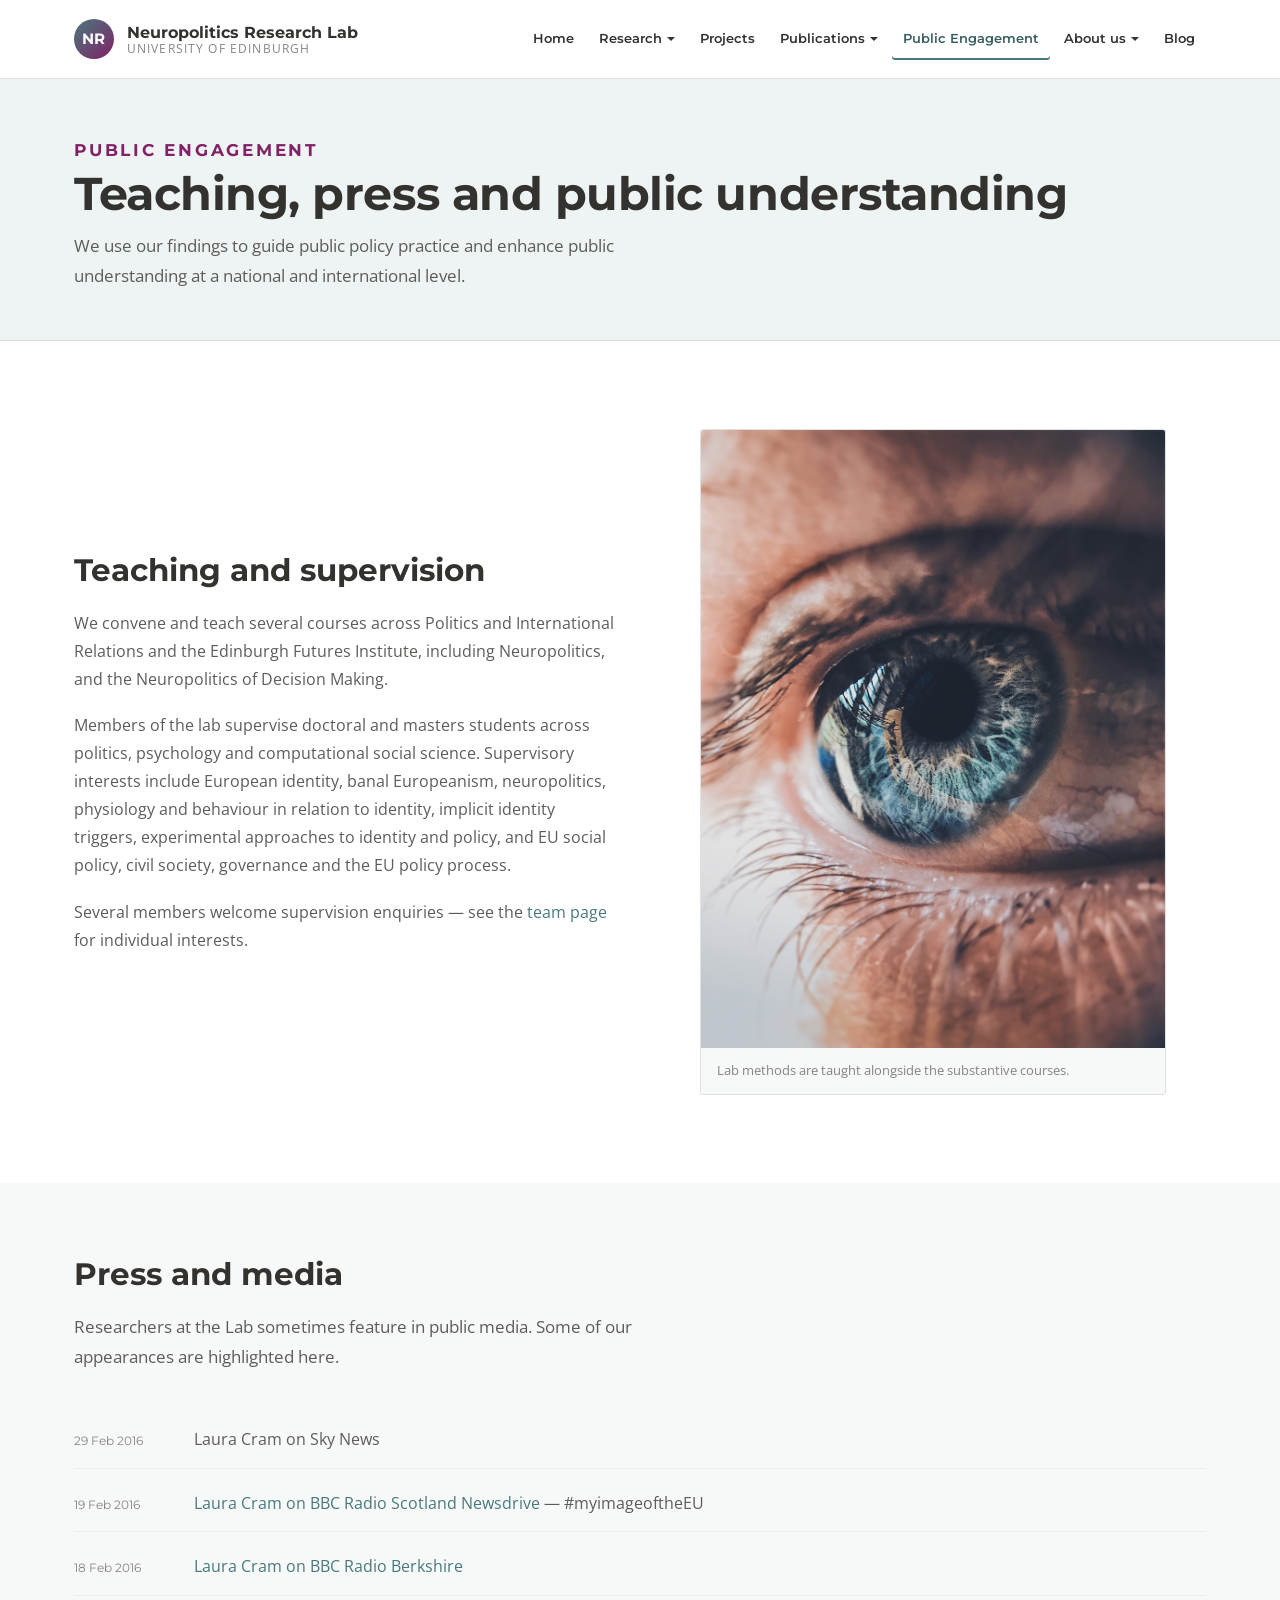
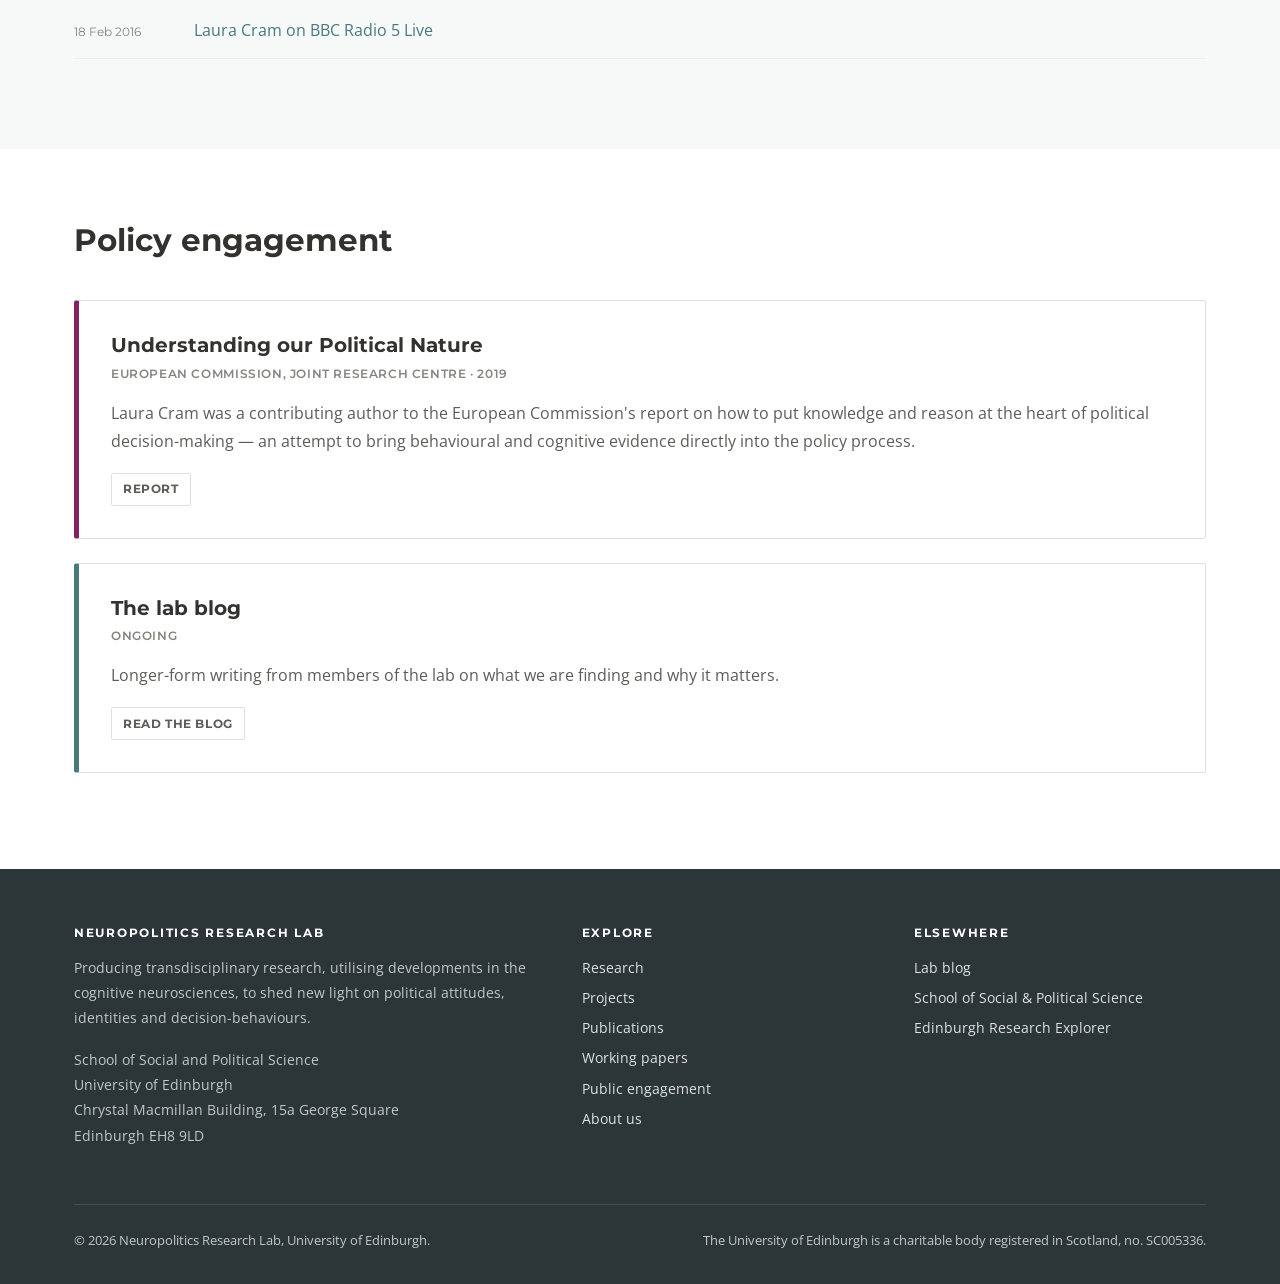
==== engagement.html @ 4e54584f "Neuropolitics Research Lab site A parallel static build of neuropolitics.sps.ed.ac.uk, carrying over" ====
<!DOCTYPE html>
<html lang="en">
<head>
<meta charset="utf-8">
<meta name="viewport" content="width=device-width, initial-scale=1">
<title>Public Engagement — Neuropolitics Research Lab</title>
<meta name="description" content="Teaching, supervision, press and media from the Neuropolitics Research Lab at the University of Edinburgh.">
<link rel="preconnect" href="https://fonts.googleapis.com">
<link rel="preconnect" href="https://fonts.gstatic.com" crossorigin>
<link href="https://fonts.googleapis.com/css2?family=Montserrat:wght@600;700&family=Open+Sans:ital,wght@0,400;0,600;0,700;1,400&display=swap" rel="stylesheet">
<link rel="stylesheet" href="assets/css/style.css">
<link rel="icon" href="assets/img/favicon.svg" type="image/svg+xml">
</head>
<body>
<a class="skip-link" href="#main">Skip to content</a>

<header class="site-header">
  <div class="header-inner">
    <a class="brand" href="index.html">
      <span class="brand-mark" aria-hidden="true">NR</span>
      <span class="brand-text">
        <span class="brand-name">Neuropolitics Research Lab</span>
        <span class="brand-sub">University of Edinburgh</span>
      </span>
    </a>
    <button class="nav-toggle" type="button" aria-expanded="false" aria-controls="primary-nav" aria-label="Toggle menu">
      <svg width="22" height="22" viewBox="0 0 24 24" fill="none" stroke="currentColor" stroke-width="2" stroke-linecap="round"><path d="M3 6h18M3 12h18M3 18h18"/></svg>
    </button>
    <nav class="nav" id="primary-nav" aria-label="Primary">
      <ul>
        <li><a href="index.html">Home</a></li>
        <li class="has-sub"><a href="research.html">Research</a>
          <ul class="sub">
            <li><a href="research.html#methods">Our methods</a></li>
            <li><a href="research.html#fmri">fMRI</a></li>
            <li><a href="research.html#face">Face-emotion &amp; eye-tracking</a></li>
            <li><a href="research.html#data">Big data &amp; social media</a></li>
          </ul>
        </li>
        <li><a href="projects.html">Projects</a></li>
        <li class="has-sub"><a href="publications.html">Publications</a>
          <ul class="sub">
            <li><a href="publications.html">All publications</a></li>
            <li><a href="working-papers.html">Working papers &amp; preprints</a></li>
          </ul>
        </li>
        <li><a href="engagement.html">Public Engagement</a></li>
        <li class="has-sub"><a href="about.html">About us</a>
          <ul class="sub">
            <li><a href="about.html#team">Project team</a></li>
            <li><a href="about.html#collaborators">Collaborators</a></li>
          </ul>
        </li>
        <li><a href="https://blogs.sps.ed.ac.uk/neuropolitics/" rel="noopener">Blog</a></li>
      </ul>
    </nav>
  </div>
</header>

<main id="main">

  <div class="page-hero">
    <div class="wrap">
      <p class="eyebrow">Public Engagement</p>
      <h1>Teaching, press and public understanding</h1>
      <p>We use our findings to guide public policy practice and enhance public understanding at a
      national and international level.</p>
    </div>
  </div>

  <section class="section">
    <div class="wrap">
      <div class="split">
        <div>
          <h2>Teaching and supervision</h2>
          <p>We convene and teach several courses across Politics and International Relations and the
          Edinburgh Futures Institute, including Neuropolitics, and the Neuropolitics of Decision
          Making.</p>
          <p>Members of the lab supervise doctoral and masters students across politics, psychology
          and computational social science. Supervisory interests include European identity, banal
          Europeanism, neuropolitics, physiology and behaviour in relation to identity, implicit
          identity triggers, experimental approaches to identity and policy, and EU social policy,
          civil society, governance and the EU policy process.</p>
          <p>Several members welcome supervision enquiries — see the
          <a href="about.html#team">team page</a> for individual interests.</p>
        </div>
        <figure class="figure">
          <img src="assets/img/eye-tracking.jpg" alt="Eye-tracking equipment in use in the lab." loading="lazy" width="900" height="500">
          <figcaption>Lab methods are taught alongside the substantive courses.</figcaption>
        </figure>
      </div>
    </div>
  </section>

  <section class="section section-alt">
    <div class="wrap">
      <div class="section-head">
        <h2>Press and media</h2>
        <p>Researchers at the Lab sometimes feature in public media. Some of our appearances are
        highlighted here.</p>
      </div>

      <ul class="media-list">
        <li>
          <span class="media-date">29 Feb 2016</span>
          <span>Laura Cram on Sky News</span>
        </li>
        <li>
          <span class="media-date">19 Feb 2016</span>
          <span><a href="https://media.ed.ac.uk/media/BBC+Radio+Scotland+Newsdrive+Interview+-+2016-02-19+-+Laura+Cram+%28myimageoftheEU%29/1_nh9grt1l" rel="noopener">Laura Cram on BBC Radio Scotland Newsdrive</a> — #myimageoftheEU</span>
        </li>
        <li>
          <span class="media-date">18 Feb 2016</span>
          <span><a href="https://media.ed.ac.uk/media/BBC+Radio+Berkshire+Interview+-+2016-02-18+-+Laura+Cram/1_xdvxmt2l" rel="noopener">Laura Cram on BBC Radio Berkshire</a></span>
        </li>
        <li>
          <span class="media-date">18 Feb 2016</span>
          <span><a href="https://media.ed.ac.uk/media/BBC+Radio+5+Live+Interview+-+2016-02-18+-+Laura+Cram/1_s8tdnqe3" rel="noopener">Laura Cram on BBC Radio 5 Live</a></span>
        </li>
      </ul>
    </div>
  </section>

  <section class="section">
    <div class="wrap">
      <div class="section-head">
        <h2>Policy engagement</h2>
      </div>
      <div class="project">
        <h3>Understanding our Political Nature</h3>
        <p class="project-meta">European Commission, Joint Research Centre &middot; 2019</p>
        <p>Laura Cram was a contributing author to the European Commission's report on how to put
        knowledge and reason at the heart of political decision-making — an attempt to bring
        behavioural and cognitive evidence directly into the policy process.</p>
        <div class="pub-links">
          <a class="pub-link" href="https://publications.jrc.ec.europa.eu/repository/handle/JRC117161" rel="noopener">Report</a>
        </div>
      </div>
      <div class="project">
        <h3>The lab blog</h3>
        <p class="project-meta">Ongoing</p>
        <p>Longer-form writing from members of the lab on what we are finding and why it matters.</p>
        <div class="pub-links">
          <a class="pub-link" href="https://blogs.sps.ed.ac.uk/neuropolitics/" rel="noopener">Read the blog</a>
        </div>
      </div>
    </div>
  </section>

</main>

<footer class="site-footer">
  <div class="wrap">
    <div class="footer-grid">
      <div>
        <h4>Neuropolitics Research Lab</h4>
        <p>Producing transdisciplinary research, utilising developments in the cognitive
        neurosciences, to shed new light on political attitudes, identities and
        decision-behaviours.</p>
        <p>School of Social and Political Science<br>
        University of Edinburgh<br>
        Chrystal Macmillan Building, 15a George Square<br>
        Edinburgh EH8 9LD</p>
      </div>
      <div>
        <h4>Explore</h4>
        <ul>
          <li><a href="research.html">Research</a></li>
          <li><a href="projects.html">Projects</a></li>
          <li><a href="publications.html">Publications</a></li>
          <li><a href="working-papers.html">Working papers</a></li>
          <li><a href="engagement.html">Public engagement</a></li>
          <li><a href="about.html">About us</a></li>
        </ul>
      </div>
      <div>
        <h4>Elsewhere</h4>
        <ul>
          <li><a href="https://blogs.sps.ed.ac.uk/neuropolitics/" rel="noopener">Lab blog</a></li>
          <li><a href="https://www.sps.ed.ac.uk/" rel="noopener">School of Social &amp; Political Science</a></li>
          <li><a href="https://www.research.ed.ac.uk/" rel="noopener">Edinburgh Research Explorer</a></li>
        </ul>
      </div>
    </div>
    <div class="footer-bottom">
      <span>&copy; 2026 Neuropolitics Research Lab, University of Edinburgh.</span>
      <span>The University of Edinburgh is a charitable body registered in Scotland, no.&nbsp;SC005336.</span>
    </div>
  </div>
</footer>

<script src="assets/js/main.js"></script>
</body>
</html>
---- assets/css/style.css ----
/* ==========================================================================
   Neuropolitics Research Lab
   Palette lifted from the live site's theme CSS:
     --green  #48797d   (primary / links / headings)
     --purple #812266   (secondary / accents / buttons)
     --ink    #5d5c59   (body copy)
   Typefaces: Montserrat (headings), Open Sans (body) — as on the live site.
   ========================================================================== */

:root {
  --green: #48797d;
  --green-dark: #375f63;
  --green-light: #6d9a9e;
  --green-wash: #eef3f3;
  --purple: #812266;
  --purple-dark: #661a51;
  --purple-light: #a4478a;
  --purple-wash: #f6eff4;

  --ink: #5d5c59;
  --ink-strong: #33322f;
  --ink-soft: #86847f;
  --rule: #dee0e1;
  --rule-soft: #eceeef;
  --paper: #ffffff;
  --paper-alt: #f7f8f8;

  --sans: 'Open Sans', -apple-system, BlinkMacSystemFont, 'Segoe UI', Helvetica, Arial, sans-serif;
  --display: 'Montserrat', var(--sans);

  --wrap: 1180px;
  --wrap-narrow: 860px;
  --radius: 3px;
  --shadow: 0 1px 3px rgba(0, 0, 0, .06), 0 8px 24px rgba(0, 0, 0, .05);
  --shadow-lift: 0 2px 6px rgba(0, 0, 0, .08), 0 14px 40px rgba(0, 0, 0, .09);
}

/* --------------------------------------------------------------- reset -- */

*, *::before, *::after { box-sizing: border-box; }

html { -webkit-text-size-adjust: 100%; scroll-behavior: smooth; scroll-padding-top: 100px; }

body {
  margin: 0;
  font-family: var(--sans);
  font-size: 16px;
  line-height: 1.75;
  color: var(--ink);
  background: var(--paper);
  -webkit-font-smoothing: antialiased;
}

img { max-width: 100%; height: auto; display: block; }

a { color: var(--green); text-decoration: none; }
a:hover, a:focus-visible { color: var(--purple); text-decoration: underline; }

h1, h2, h3, h4, h5 {
  font-family: var(--display);
  color: var(--ink-strong);
  font-weight: 700;
  line-height: 1.25;
  margin: 0 0 .6em;
}

h1 { font-size: clamp(2rem, 4.2vw, 2.9rem); letter-spacing: -.01em; }
h2 { font-size: clamp(1.5rem, 2.6vw, 1.95rem); }
h3 { font-size: 1.25rem; }
h4 { font-size: 1.05rem; }

p { margin: 0 0 1.15em; }

ul, ol { margin: 0 0 1.15em; padding-left: 1.3em; }
li { margin-bottom: .35em; }

hr { border: 0; border-top: 1px solid var(--rule); margin: 3rem 0; }

:focus-visible { outline: 3px solid var(--purple-light); outline-offset: 2px; }

.skip-link {
  position: absolute; left: -9999px; top: 0; z-index: 200;
  background: var(--purple); color: #fff; padding: .75rem 1.25rem; font-weight: 600;
}
.skip-link:focus { left: 0; }

/* ------------------------------------------------------------- layout -- */

.wrap { max-width: var(--wrap); margin: 0 auto; padding: 0 1.5rem; }
.wrap-narrow { max-width: var(--wrap-narrow); margin: 0 auto; padding: 0 1.5rem; }

.section { padding: 4.5rem 0; }
.section-tight { padding: 3rem 0; }
.section-alt { background: var(--paper-alt); }
.section-wash { background: var(--green-wash); }

.eyebrow {
  font-family: var(--display);
  font-size: .74rem;
  font-weight: 700;
  letter-spacing: .16em;
  text-transform: uppercase;
  color: var(--purple);
  margin: 0 0 .75rem;
}

.section-head { max-width: 62ch; margin-bottom: 2.5rem; }
.section-head p { color: var(--ink); font-size: 1.05rem; }

.lede { font-size: 1.15rem; line-height: 1.7; color: var(--ink); }

/* --------------------------------------------------------------- head -- */

.site-header {
  position: sticky; top: 0; z-index: 100;
  background: rgba(255, 255, 255, .97);
  backdrop-filter: saturate(1.6) blur(8px);
  border-bottom: 1px solid var(--rule);
}

.header-inner {
  max-width: var(--wrap); margin: 0 auto; padding: 0 1.5rem;
  display: flex; align-items: center; gap: 1.5rem; min-height: 78px;
}

.brand { display: flex; align-items: center; gap: .8rem; text-decoration: none; margin-right: auto; }
.brand:hover { text-decoration: none; }

.brand-mark {
  width: 40px; height: 40px; flex: 0 0 40px;
  border-radius: 50%;
  background: linear-gradient(135deg, var(--green) 0%, var(--purple) 100%);
  display: grid; place-items: center;
  color: #fff; font-family: var(--display); font-weight: 700; font-size: .95rem; letter-spacing: .02em;
}

.brand-text { display: flex; flex-direction: column; line-height: 1.15; }
.brand-name {
  font-family: var(--display); font-weight: 700; font-size: 1.02rem; color: var(--ink-strong);
}
.brand-sub { font-size: .72rem; letter-spacing: .1em; text-transform: uppercase; color: var(--ink-soft); }

/* ---------------------------------------------------------------- nav -- */

.nav-toggle {
  display: none; background: none; border: 1px solid var(--rule);
  border-radius: var(--radius); padding: .5rem .7rem; cursor: pointer; color: var(--ink-strong);
}
.nav-toggle svg { display: block; }

.nav { display: flex; align-items: center; }
.nav > ul { display: flex; align-items: center; gap: .15rem; list-style: none; margin: 0; padding: 0; }
.nav li { margin: 0; position: relative; }

.nav a {
  display: block; padding: .55rem .7rem;
  font-family: var(--display); font-size: .84rem; font-weight: 600;
  color: var(--ink-strong); border-radius: var(--radius); white-space: nowrap;
}
.nav a:hover, .nav a:focus-visible { color: var(--purple); background: var(--purple-wash); text-decoration: none; }
.nav a[aria-current="page"] { color: var(--green-dark); box-shadow: inset 0 -2px 0 var(--green); }

.has-sub > a::after {
  content: ''; display: inline-block; margin-left: .4em; vertical-align: .15em;
  border: 4px solid transparent; border-top-color: currentColor; border-bottom: 0;
}

.sub {
  position: absolute; top: 100%; left: 0; min-width: 235px;
  background: #fff; border: 1px solid var(--rule); border-radius: var(--radius);
  box-shadow: var(--shadow-lift); padding: .4rem; list-style: none; margin: 0;
  opacity: 0; visibility: hidden; transform: translateY(-4px); transition: all .15s ease;
}
.has-sub:hover .sub, .has-sub:focus-within .sub { opacity: 1; visibility: visible; transform: none; }
.sub a { font-weight: 500; font-size: .82rem; padding: .5rem .7rem; }

/* -------------------------------------------------------------- hero -- */

.hero {
  position: relative; color: #fff; overflow: hidden;
  background: #24393b url('../img/hero-brain.jpg') center 35% / cover no-repeat;
}
.hero::after {
  content: ''; position: absolute; inset: 0;
  background: linear-gradient(105deg, rgba(30, 52, 54, .93) 0%, rgba(45, 58, 72, .86) 45%, rgba(90, 30, 74, .74) 100%);
}
.hero > .wrap { position: relative; z-index: 1; padding-top: 6.5rem; padding-bottom: 6.5rem; }
.hero-inner { max-width: 42rem; }
.hero .eyebrow { color: #e6c8db; }
.hero h1 { color: #fff; margin-bottom: 1rem; }
.hero p { color: rgba(255, 255, 255, .93); font-size: 1.12rem; line-height: 1.7; }
.hero .btn-row { margin-top: 2rem; }

.page-hero {
  background: var(--green-wash);
  border-bottom: 1px solid var(--rule);
  padding: 3.5rem 0 3rem;
}
.page-hero h1 { margin-bottom: .5rem; }
.page-hero p { max-width: 64ch; margin-bottom: 0; font-size: 1.08rem; }

/* ------------------------------------------------------------ buttons -- */

.btn-row { display: flex; flex-wrap: wrap; gap: .75rem; }

.btn {
  display: inline-block; padding: .8rem 1.5rem;
  font-family: var(--display); font-size: .84rem; font-weight: 700;
  letter-spacing: .04em; text-transform: uppercase;
  border-radius: var(--radius); border: 2px solid transparent; cursor: pointer;
  transition: background .15s ease, color .15s ease, border-color .15s ease;
}
.btn-primary { background: var(--purple); color: #fff; border-color: var(--purple); }
.btn-primary:hover, .btn-primary:focus-visible { background: var(--purple-dark); border-color: var(--purple-dark); color: #fff; text-decoration: none; }
.btn-ghost { background: transparent; color: #fff; border-color: rgba(255, 255, 255, .6); }
.btn-ghost:hover, .btn-ghost:focus-visible { background: #fff; color: var(--green-dark); border-color: #fff; text-decoration: none; }
.btn-outline { background: transparent; color: var(--green-dark); border-color: var(--green); }
.btn-outline:hover, .btn-outline:focus-visible { background: var(--green); color: #fff; text-decoration: none; }

.arrow-link { font-family: var(--display); font-weight: 600; font-size: .88rem; }
.arrow-link::after { content: ' →'; }

/* -------------------------------------------------------------- grid -- */

.grid { display: grid; gap: 1.75rem; }
.grid-2 { grid-template-columns: repeat(auto-fit, minmax(300px, 1fr)); }
.grid-3 { grid-template-columns: repeat(auto-fit, minmax(280px, 1fr)); }
.grid-4 { grid-template-columns: repeat(auto-fit, minmax(215px, 1fr)); }

/* ------------------------------------------------------------- cards -- */

.card {
  background: #fff; border: 1px solid var(--rule); border-radius: var(--radius);
  padding: 1.9rem; height: 100%;
  transition: box-shadow .18s ease, transform .18s ease, border-color .18s ease;
}
.card h3 { margin-bottom: .55rem; }
.card p:last-child { margin-bottom: 0; }
a.card:hover, a.card:focus-visible { text-decoration: none; box-shadow: var(--shadow-lift); transform: translateY(-2px); border-color: var(--green-light); }

.card-topline { border-top: 4px solid var(--green); }
.card-topline:nth-child(even) { border-top-color: var(--purple); }

.stat { font-family: var(--display); font-size: 2.4rem; font-weight: 700; color: var(--green); line-height: 1; display: block; }
.stat + span { font-size: .85rem; color: var(--ink-soft); }

/* -------------------------------------------------------- method list -- */

.method-list { list-style: none; padding: 0; display: grid; gap: .55rem; grid-template-columns: repeat(auto-fit, minmax(240px, 1fr)); }
.method-list li {
  margin: 0; padding: .7rem 1rem .7rem 2.4rem; position: relative;
  background: #fff; border: 1px solid var(--rule); border-radius: var(--radius); font-size: .93rem;
}
.method-list li::before {
  content: ''; position: absolute; left: 1rem; top: 1.25rem;
  width: 8px; height: 8px; border-radius: 50%; background: var(--purple);
}

/* -------------------------------------------------------------- team -- */

.people { display: grid; gap: 2.5rem; }

.person {
  display: grid; grid-template-columns: 190px 1fr; gap: 2rem; align-items: start;
  padding-bottom: 2.5rem; border-bottom: 1px solid var(--rule-soft);
}
.person:last-child { border-bottom: 0; padding-bottom: 0; }

.person-photo {
  width: 190px; height: 190px; border-radius: var(--radius); overflow: hidden;
  background: var(--green-wash); border: 1px solid var(--rule);
}
.person-photo img { width: 100%; height: 100%; object-fit: cover; object-position: center top; }

.person-name { margin-bottom: .15rem; }
.person-role {
  font-family: var(--display); font-size: .82rem; font-weight: 600;
  color: var(--purple); margin-bottom: 1rem; line-height: 1.5;
}
.person-bio p { font-size: .95rem; }
.person-bio p:last-child { margin-bottom: 0; }

.collab-grid { display: grid; gap: 1.5rem; grid-template-columns: repeat(auto-fit, minmax(240px, 1fr)); }
.collab {
  border: 1px solid var(--rule); border-radius: var(--radius); overflow: hidden; background: #fff;
  display: flex; flex-direction: column;
}
.collab img { width: 100%; height: 150px; object-fit: cover; }
.collab-body { padding: 1.1rem 1.25rem 1.35rem; }
.collab-body h3 { font-size: 1rem; margin-bottom: .2rem; }
.collab-body p { font-size: .88rem; color: var(--ink-soft); margin-bottom: .5rem; }

/* ------------------------------------------------------ publications -- */

.pub-controls { margin-bottom: 2rem; }

.pub-search {
  width: 100%; padding: .85rem 1rem; font-family: var(--sans); font-size: .95rem;
  border: 1px solid var(--rule); border-radius: var(--radius); background: #fff; color: var(--ink);
}
.pub-search::placeholder { color: var(--ink-soft); }

.filter-group { margin-top: 1.25rem; }
.filter-label {
  font-family: var(--display); font-size: .7rem; font-weight: 700; letter-spacing: .14em;
  text-transform: uppercase; color: var(--ink-soft); display: block; margin-bottom: .55rem;
}

.chips { display: flex; flex-wrap: wrap; gap: .4rem; }
.chip {
  font-family: var(--display); font-size: .78rem; font-weight: 600;
  padding: .42rem .85rem; border: 1px solid var(--rule); border-radius: 100px;
  background: #fff; color: var(--ink); cursor: pointer; transition: all .13s ease;
}
.chip:hover { border-color: var(--green); color: var(--green-dark); }
.chip[aria-pressed="true"] { background: var(--green); border-color: var(--green); color: #fff; }
.chip-year[aria-pressed="true"] { background: var(--purple); border-color: var(--purple); }

.pub-count { font-size: .85rem; color: var(--ink-soft); margin: 1.5rem 0 .5rem; }

.pub-year-heading {
  font-family: var(--display); font-size: 1.55rem; font-weight: 700; color: var(--ink-strong);
  padding-bottom: .4rem; margin: 2.75rem 0 1.25rem; border-bottom: 2px solid var(--green);
}
.pub-year-heading:first-of-type { margin-top: .5rem; }

.pub {
  display: grid; grid-template-columns: 104px 1fr; gap: 1.5rem;
  padding: 1.5rem 0; border-bottom: 1px solid var(--rule-soft);
}
.pub:last-child { border-bottom: 0; }

.pub-thumb {
  width: 104px; height: 104px; border-radius: var(--radius); overflow: hidden;
  display: grid; place-items: center; text-align: center;
  background: var(--green-wash); border: 1px solid var(--rule);
  font-family: var(--display); font-size: .62rem; font-weight: 700;
  letter-spacing: .1em; text-transform: uppercase; color: var(--green-dark);
  padding: .5rem; line-height: 1.4;
}
.pub-thumb.is-purple { background: var(--purple-wash); color: var(--purple); }

.pub-title { font-size: 1.06rem; font-family: var(--display); font-weight: 700; margin-bottom: .35rem; line-height: 1.4; }
.pub-authors { font-size: .9rem; color: var(--ink); margin-bottom: .3rem; }
.pub-authors .lab-member { font-weight: 700; color: var(--ink-strong); }
.pub-venue { font-size: .88rem; color: var(--ink-soft); font-style: italic; margin-bottom: .7rem; }
.pub-note { font-size: .88rem; color: var(--ink); margin-bottom: .7rem; }

.pub-tags { display: flex; flex-wrap: wrap; gap: .4rem; align-items: center; }
.tag {
  font-family: var(--display); font-size: .68rem; font-weight: 700; letter-spacing: .07em;
  text-transform: uppercase; padding: .25rem .6rem; border-radius: 2px;
  background: var(--green-wash); color: var(--green-dark);
}
.tag-purple { background: var(--purple-wash); color: var(--purple); }
.tag-open { background: #eaf4ec; color: #256c39; }

.pub-links { display: flex; flex-wrap: wrap; gap: .4rem; margin-top: .6rem; }
.pub-link {
  font-family: var(--display); font-size: .72rem; font-weight: 700; letter-spacing: .05em;
  text-transform: uppercase; padding: .32rem .7rem;
  border: 1px solid var(--rule); border-radius: 2px; color: var(--ink); background: #fff;
}
.pub-link:hover, .pub-link:focus-visible { background: var(--green); border-color: var(--green); color: #fff; text-decoration: none; }

.empty-state { padding: 3rem 0; text-align: center; color: var(--ink-soft); }

/* ---------------------------------------------------------- projects -- */

.project {
  border: 1px solid var(--rule); border-left: 5px solid var(--green);
  border-radius: var(--radius); background: #fff; padding: 2rem; margin-bottom: 1.5rem;
}
.project:nth-child(even) { border-left-color: var(--purple); }
.project h3 { margin-bottom: .3rem; }
.project-meta {
  font-family: var(--display); font-size: .76rem; font-weight: 600; letter-spacing: .05em;
  text-transform: uppercase; color: var(--ink-soft); margin-bottom: .9rem;
}
.project p:last-child { margin-bottom: 0; }

.status {
  display: inline-block; font-family: var(--display); font-size: .68rem; font-weight: 700;
  letter-spacing: .08em; text-transform: uppercase; padding: .22rem .6rem;
  border-radius: 2px; background: var(--green); color: #fff; vertical-align: .12em;
}
.status-planned { background: var(--ink-soft); }
.status-review { background: var(--purple); }

/* -------------------------------------------------------- media list -- */

.media-list { list-style: none; padding: 0; }
.media-list li {
  padding: .9rem 0; border-bottom: 1px solid var(--rule-soft);
  display: flex; flex-wrap: wrap; gap: .6rem 1rem; align-items: baseline;
}
.media-date { font-family: var(--display); font-size: .78rem; color: var(--ink-soft); min-width: 6.5rem; }

/* ------------------------------------------------------------- image -- */

.figure { border-radius: var(--radius); overflow: hidden; border: 1px solid var(--rule); }
.figure img { width: 100%; }
.figure figcaption { font-size: .82rem; color: var(--ink-soft); padding: .7rem 1rem; background: var(--paper-alt); margin: 0; }

.split { display: grid; grid-template-columns: repeat(auto-fit, minmax(320px, 1fr)); gap: 2.5rem; align-items: center; }

/* --------------------------------------------------------------- CTA -- */

.cta {
  background: linear-gradient(120deg, var(--green-dark) 0%, var(--purple-dark) 100%);
  color: #fff; padding: 4rem 0; text-align: center;
}
.cta h2 { color: #fff; }
.cta p { color: rgba(255, 255, 255, .9); max-width: 55ch; margin-left: auto; margin-right: auto; }
.cta .btn-row { justify-content: center; margin-top: 1.75rem; }

/* ------------------------------------------------------------ footer -- */

.site-footer { background: #2c3538; color: rgba(255, 255, 255, .72); padding: 3.5rem 0 2rem; font-size: .9rem; }
.site-footer h4 { color: #fff; font-size: .78rem; letter-spacing: .14em; text-transform: uppercase; margin-bottom: .9rem; }
.site-footer a { color: rgba(255, 255, 255, .85); }
.site-footer a:hover { color: #fff; }
.site-footer ul { list-style: none; padding: 0; }
.footer-grid { display: grid; gap: 2.5rem; grid-template-columns: 1.6fr 1fr 1fr; }
.footer-bottom {
  margin-top: 2.5rem; padding-top: 1.5rem; border-top: 1px solid rgba(255, 255, 255, .12);
  display: flex; flex-wrap: wrap; gap: 1rem; justify-content: space-between; font-size: .82rem;
}

/* ------------------------------------------------------------- print -- */

@media print {
  .site-header, .site-footer, .cta, .pub-controls, .btn-row { display: none !important; }
  body { font-size: 11pt; color: #000; }
  .pub { break-inside: avoid; }
}

/* ------------------------------------------------------- responsive -- */

@media (max-width: 900px) {
  .footer-grid { grid-template-columns: 1fr 1fr; }
  .person { grid-template-columns: 140px 1fr; gap: 1.5rem; }
  .person-photo { width: 140px; height: 140px; }
}

@media (max-width: 780px) {
  .nav-toggle { display: block; }
  .nav {
    display: none; position: absolute; top: 100%; left: 0; right: 0;
    background: #fff; border-bottom: 1px solid var(--rule); box-shadow: var(--shadow);
    padding: .75rem 1.5rem 1.25rem; max-height: calc(100vh - 78px); overflow-y: auto;
  }
  .nav.is-open { display: block; }
  .nav > ul { flex-direction: column; align-items: stretch; gap: 0; }
  .nav a { padding: .75rem .25rem; border-bottom: 1px solid var(--rule-soft); border-radius: 0; }
  .nav a[aria-current="page"] { box-shadow: none; color: var(--purple); }
  .has-sub > a::after { display: none; }
  .sub {
    position: static; opacity: 1; visibility: visible; transform: none;
    border: 0; box-shadow: none; padding: 0 0 0 1rem; min-width: 0;
  }
  .sub a { font-size: .8rem; color: var(--ink-soft); }
  .hero > .wrap { padding-top: 4rem; padding-bottom: 4rem; }
}

@media (max-width: 640px) {
  .section { padding: 3rem 0; }
  .footer-grid { grid-template-columns: 1fr; gap: 2rem; }
  .person { grid-template-columns: 1fr; }
  .person-photo { width: 130px; height: 130px; }
  .pub { grid-template-columns: 1fr; gap: .9rem; }
  .pub-thumb { width: 84px; height: 84px; }
  .card { padding: 1.5rem; }
}
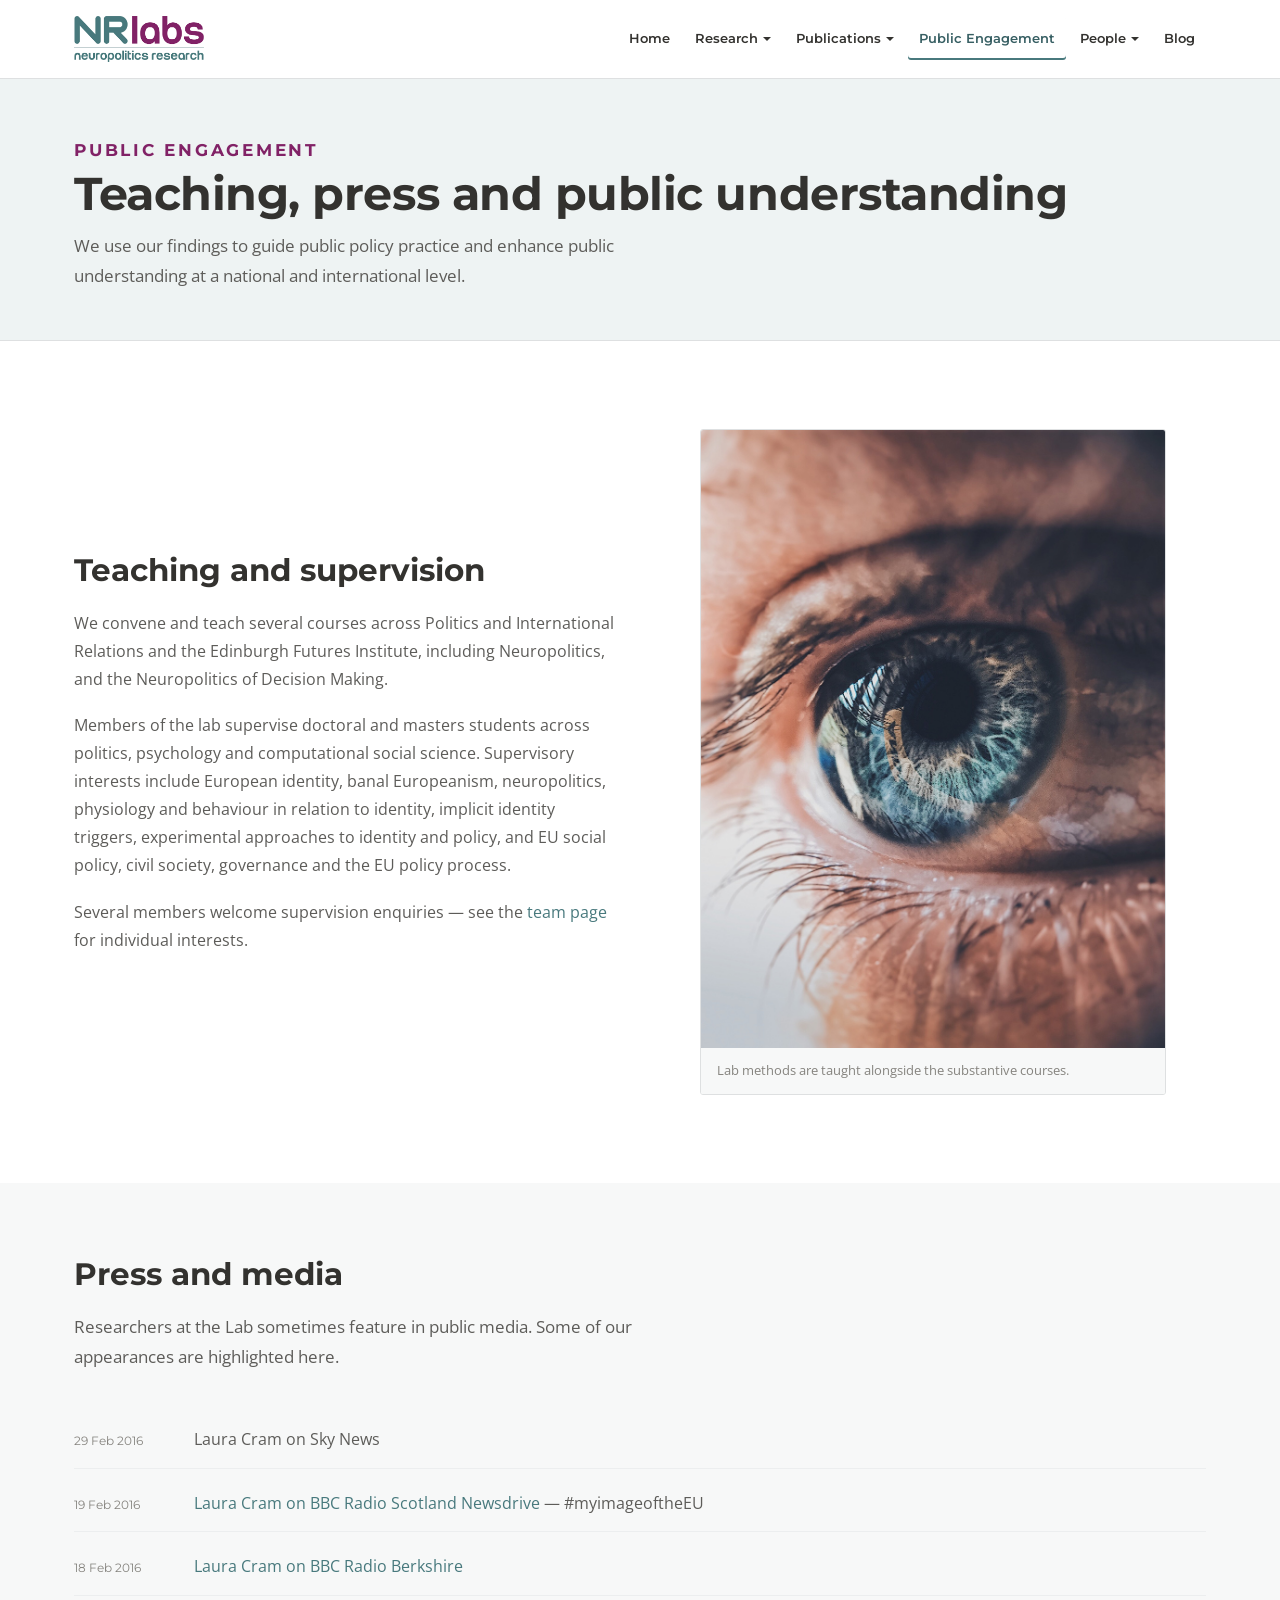
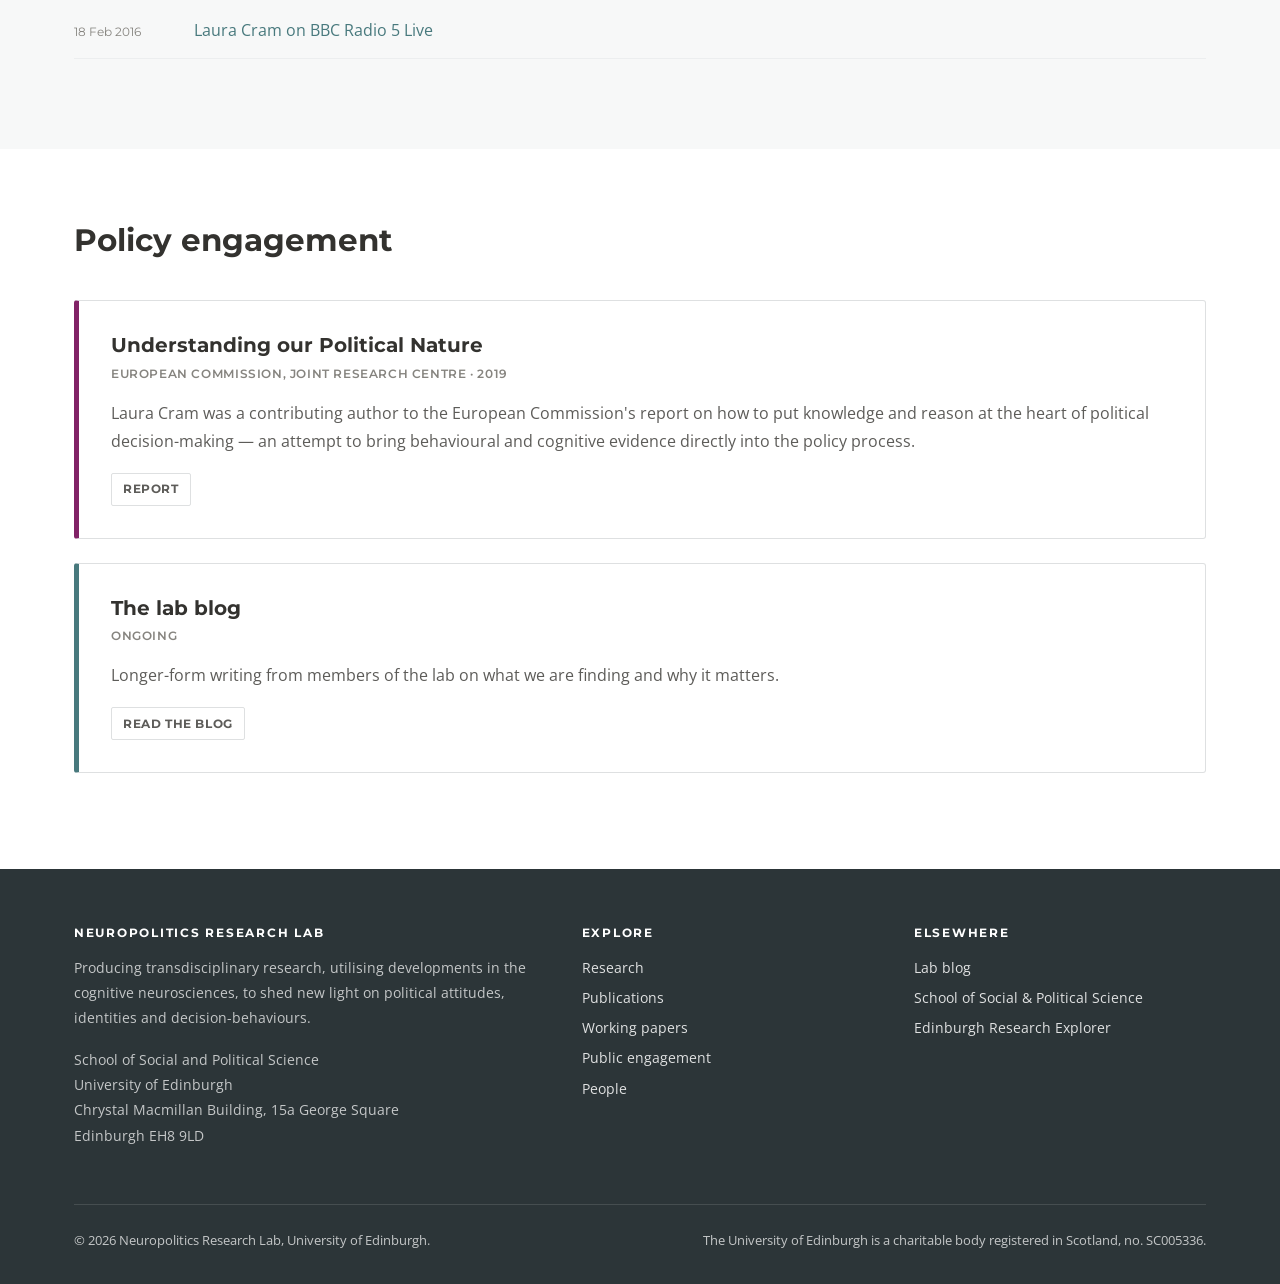
==== commit a2e3fec3: "Use the real logo, centre the team grid, lead the home page with the team Replaces the placeholder w" ====
--- a/engagement.html
+++ b/engagement.html
@@ -16,12 +16,8 @@
 
 <header class="site-header">
   <div class="header-inner">
-    <a class="brand" href="index.html">
-      <span class="brand-mark" aria-hidden="true">NR</span>
-      <span class="brand-text">
-        <span class="brand-name">Neuropolitics Research Lab</span>
-        <span class="brand-sub">University of Edinburgh</span>
-      </span>
+    <a class="brand" href="index.html" aria-label="NRlabs Neuropolitics Research — home">
+      <img class="brand-logo" src="assets/img/Logo.png" alt="NRlabs — neuropolitics research" width="1000" height="355">
     </a>
     <button class="nav-toggle" type="button" aria-expanded="false" aria-controls="primary-nav" aria-label="Toggle menu">
       <svg width="22" height="22" viewBox="0 0 24 24" fill="none" stroke="currentColor" stroke-width="2" stroke-linecap="round"><path d="M3 6h18M3 12h18M3 18h18"/></svg>
@@ -37,7 +33,6 @@
             <li><a href="research.html#data">Big data &amp; social media</a></li>
           </ul>
         </li>
-        <li><a href="projects.html">Projects</a></li>
         <li class="has-sub"><a href="publications.html">Publications</a>
           <ul class="sub">
             <li><a href="publications.html">All publications</a></li>
@@ -45,10 +40,10 @@
           </ul>
         </li>
         <li><a href="engagement.html">Public Engagement</a></li>
-        <li class="has-sub"><a href="about.html">About us</a>
+        <li class="has-sub"><a href="people.html">People</a>
           <ul class="sub">
-            <li><a href="about.html#team">Project team</a></li>
-            <li><a href="about.html#collaborators">Collaborators</a></li>
+            <li><a href="people.html#team">Lab members</a></li>
+            <li><a href="people.html#collaborators">Collaborators</a></li>
           </ul>
         </li>
         <li><a href="https://blogs.sps.ed.ac.uk/neuropolitics/" rel="noopener">Blog</a></li>
@@ -82,7 +77,7 @@
           identity triggers, experimental approaches to identity and policy, and EU social policy,
           civil society, governance and the EU policy process.</p>
           <p>Several members welcome supervision enquiries — see the
-          <a href="about.html#team">team page</a> for individual interests.</p>
+          <a href="people.html#team">team page</a> for individual interests.</p>
         </div>
         <figure class="figure">
           <img src="assets/img/eye-tracking.jpg" alt="Eye-tracking equipment in use in the lab." loading="lazy" width="900" height="500">
@@ -166,11 +161,10 @@
         <h4>Explore</h4>
         <ul>
           <li><a href="research.html">Research</a></li>
-          <li><a href="projects.html">Projects</a></li>
           <li><a href="publications.html">Publications</a></li>
           <li><a href="working-papers.html">Working papers</a></li>
           <li><a href="engagement.html">Public engagement</a></li>
-          <li><a href="about.html">About us</a></li>
+          <li><a href="people.html">People</a></li>
         </ul>
       </div>
       <div>
--- a/assets/css/style.css
+++ b/assets/css/style.css
@@ -123,22 +123,12 @@
   display: flex; align-items: center; gap: 1.5rem; min-height: 78px;
 }
 
-.brand { display: flex; align-items: center; gap: .8rem; text-decoration: none; margin-right: auto; }
+.brand { display: flex; align-items: center; text-decoration: none; margin-right: auto; }
 .brand:hover { text-decoration: none; }
 
-.brand-mark {
-  width: 40px; height: 40px; flex: 0 0 40px;
-  border-radius: 50%;
-  background: linear-gradient(135deg, var(--green) 0%, var(--purple) 100%);
-  display: grid; place-items: center;
-  color: #fff; font-family: var(--display); font-weight: 700; font-size: .95rem; letter-spacing: .02em;
-}
-
-.brand-text { display: flex; flex-direction: column; line-height: 1.15; }
-.brand-name {
-  font-family: var(--display); font-weight: 700; font-size: 1.02rem; color: var(--ink-strong);
-}
-.brand-sub { font-size: .72rem; letter-spacing: .1em; text-transform: uppercase; color: var(--ink-soft); }
+/* The NRlabs wordmark. Height is what matters — width follows the aspect
+   ratio, so a replacement logo file of any proportion still sits correctly. */
+.brand-logo { height: 46px; width: auto; display: block; }
 
 /* ---------------------------------------------------------------- nav -- */
 
@@ -173,6 +163,10 @@
 }
 .has-sub:hover .sub, .has-sub:focus-within .sub { opacity: 1; visibility: visible; transform: none; }
 .sub a { font-weight: 500; font-size: .82rem; padding: .5rem .7rem; }
+
+/* Menus near the right edge open leftwards. A hidden dropdown still occupies
+   layout, so without this the last one pushes the page into horizontal scroll. */
+.nav > ul > li.has-sub:nth-last-child(-n+3) > .sub { left: auto; right: 0; }
 
 /* -------------------------------------------------------------- hero -- */
 
@@ -279,6 +273,80 @@
 }
 .person-bio p { font-size: .95rem; }
 .person-bio p:last-child { margin-bottom: 0; }
+
+/* ------------------------------------------------- people: avatar grid -- */
+
+.people-group { margin-bottom: 3.25rem; }
+.people-group:last-child { margin-bottom: 0; }
+
+.people-group-title {
+  font-family: var(--display); font-size: 1.35rem; font-weight: 700;
+  text-align: center; color: var(--ink-strong); margin-bottom: 2rem;
+}
+
+/* Flex, not grid: a partial row (4 people in a 5-up layout, or a group of 1)
+   must centre itself. Grid tracks would hold their columns and leave the row
+   hanging to the left. */
+.avatar-grid {
+  display: flex; flex-wrap: wrap;
+  justify-content: center; align-items: flex-start;
+  gap: 2.5rem 1.75rem;
+}
+
+.avatar-card { width: 190px; text-align: center; }
+
+.avatar-link { display: block; text-decoration: none; }
+.avatar-link:hover, .avatar-link:focus-visible { text-decoration: none; }
+
+.avatar {
+  display: block; width: 160px; height: 160px; margin: 0 auto .9rem;
+  border-radius: 50%; overflow: hidden; background: var(--green-wash);
+  box-shadow: 0 0 0 1px var(--rule);
+  transition: box-shadow .18s ease, transform .18s ease;
+}
+.avatar img { width: 100%; height: 100%; object-fit: cover; object-position: center top; }
+
+.avatar-link:hover .avatar, .avatar-link:focus-visible .avatar {
+  box-shadow: 0 0 0 3px var(--purple); transform: translateY(-3px);
+}
+
+.avatar-name {
+  display: block; font-family: var(--display); font-weight: 600; font-size: 1rem;
+  color: var(--purple); line-height: 1.35;
+}
+.avatar-link:hover .avatar-name { color: var(--purple-dark); text-decoration: underline; }
+
+.avatar-role { font-size: .82rem; color: var(--ink-soft); margin: .2rem 0 .5rem; line-height: 1.45; }
+
+.person-links { display: flex; flex-wrap: wrap; gap: .55rem; justify-content: center; }
+.person-links a { color: var(--green); display: inline-flex; line-height: 0; }
+.person-links a:hover, .person-links a:focus-visible { color: var(--purple); }
+.person-links svg { display: block; }
+
+/* ---------------------------------------------------- person profile -- */
+
+.profile-head { background: var(--green-wash); border-bottom: 1px solid var(--rule); padding: 2rem 0 3rem; }
+
+.back-link {
+  display: inline-block; font-family: var(--display); font-size: .8rem;
+  font-weight: 600; color: var(--green-dark); margin-bottom: 1.75rem;
+}
+
+.profile-head-inner { display: flex; gap: 2.25rem; align-items: center; flex-wrap: wrap; }
+
+.profile-photo {
+  display: block; width: 190px; height: 190px; flex: 0 0 190px;
+  border-radius: 50%; overflow: hidden; background: #fff; box-shadow: 0 0 0 1px var(--rule);
+}
+.profile-photo img { width: 100%; height: 100%; object-fit: cover; object-position: center top; }
+
+.profile-head h1 { margin-bottom: .3rem; }
+.profile-role {
+  font-family: var(--display); font-size: .95rem; font-weight: 600;
+  color: var(--purple); margin-bottom: 1rem; max-width: 46ch;
+}
+.profile-head .person-links { justify-content: flex-start; gap: .75rem; }
+.profile-head .person-links svg { width: 19px; height: 19px; }
 
 .collab-grid { display: grid; gap: 1.5rem; grid-template-columns: repeat(auto-fit, minmax(240px, 1fr)); }
 .collab {
@@ -471,4 +539,10 @@
   .pub { grid-template-columns: 1fr; gap: .9rem; }
   .pub-thumb { width: 84px; height: 84px; }
   .card { padding: 1.5rem; }
-}
+  .brand-logo { height: 34px; }
+  .avatar-grid { gap: 1.75rem 1rem; }
+  .avatar-card { width: 140px; }
+  .avatar { width: 128px; height: 128px; }
+  .profile-head-inner { gap: 1.5rem; }
+  .profile-photo { width: 140px; height: 140px; flex-basis: 140px; }
+}
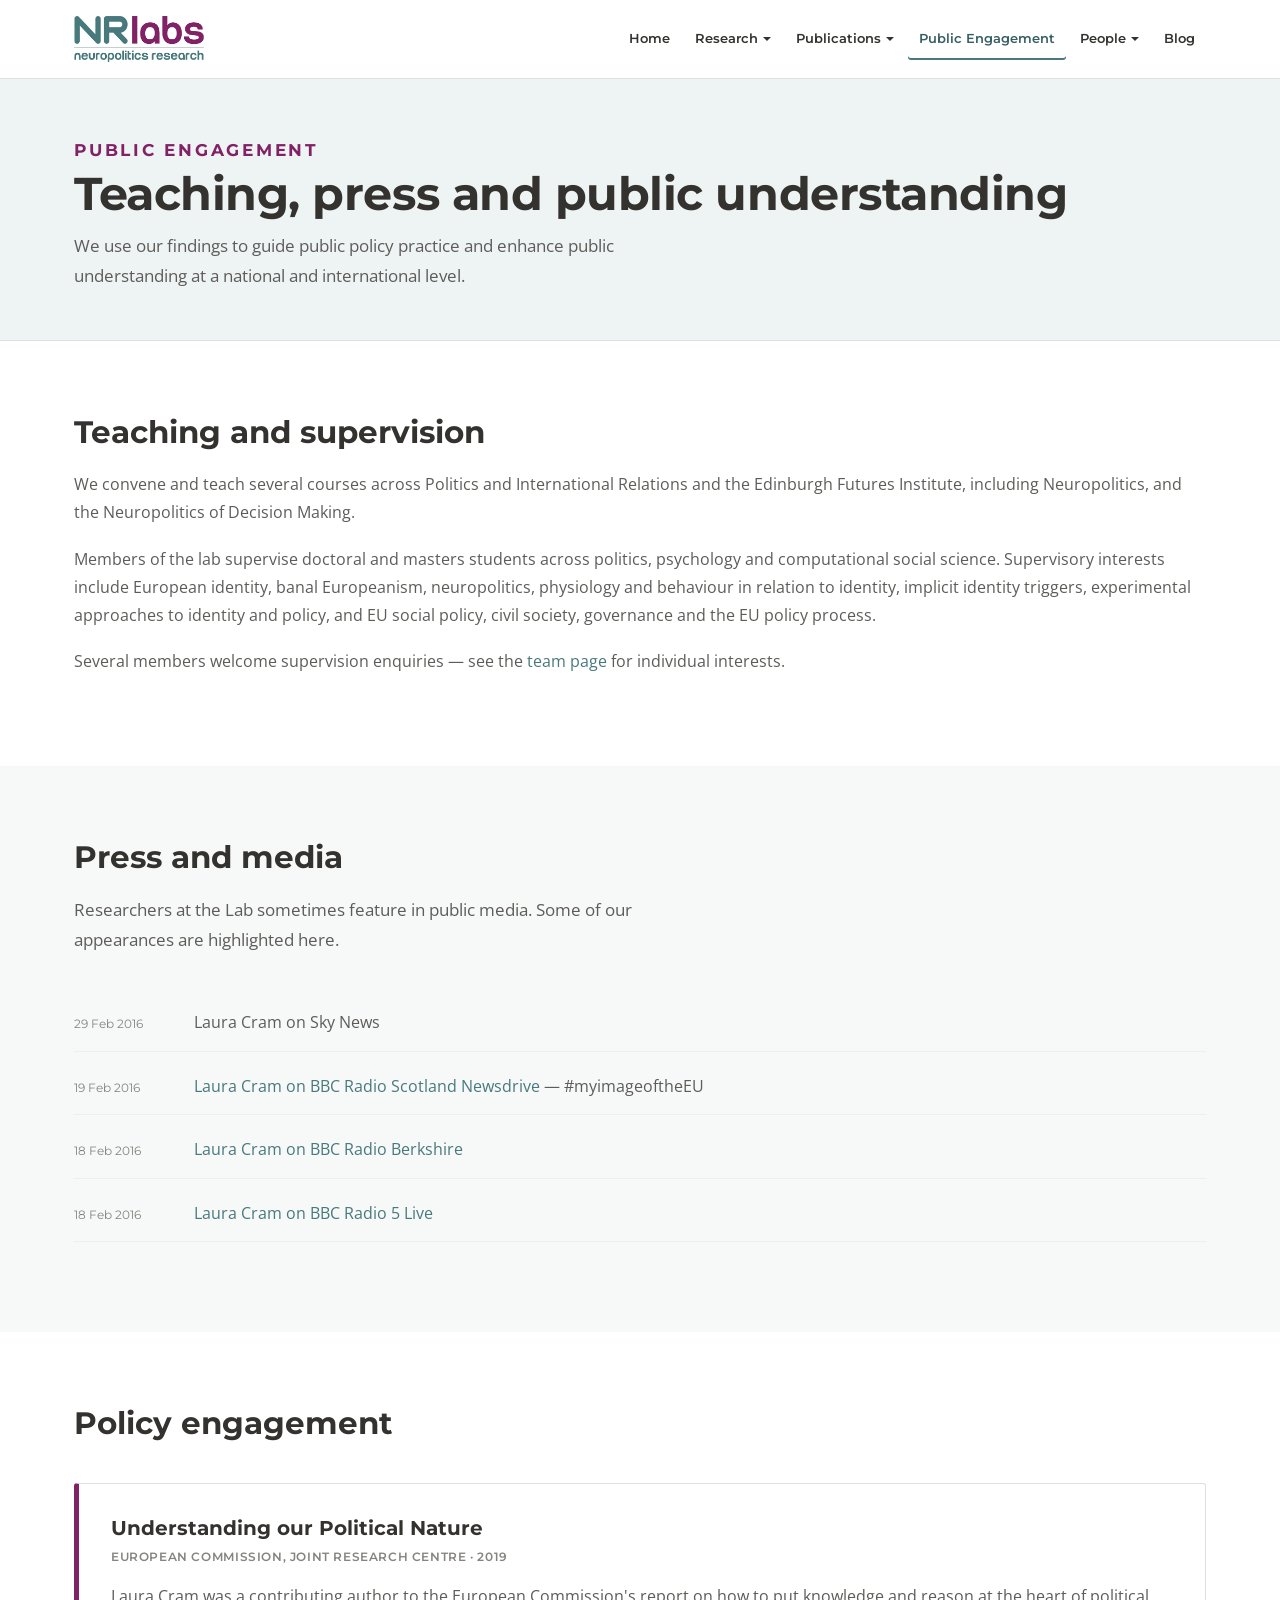
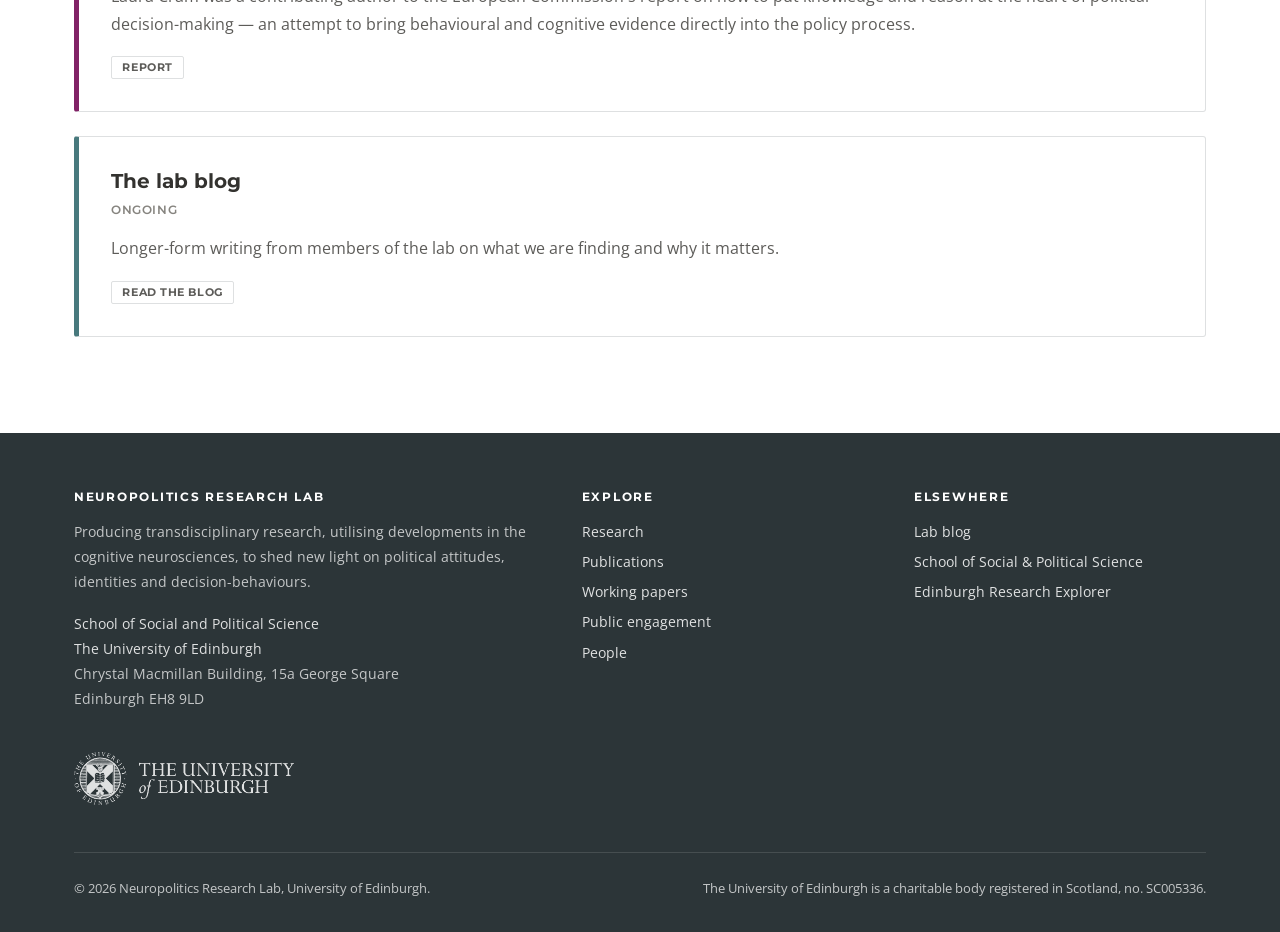
==== commit 4c812805: "Regroup people, add the UoE crest, tighten the publications list Renames the "Past members" group to" ====
--- a/engagement.html
+++ b/engagement.html
@@ -79,11 +79,7 @@
           <p>Several members welcome supervision enquiries — see the
           <a href="people.html#team">team page</a> for individual interests.</p>
         </div>
-        <figure class="figure">
-          <img src="assets/img/eye-tracking.jpg" alt="Eye-tracking equipment in use in the lab." loading="lazy" width="900" height="500">
-          <figcaption>Lab methods are taught alongside the substantive courses.</figcaption>
-        </figure>
-      </div>
+              </div>
     </div>
   </section>
 
@@ -152,10 +148,15 @@
         <p>Producing transdisciplinary research, utilising developments in the cognitive
         neurosciences, to shed new light on political attitudes, identities and
         decision-behaviours.</p>
-        <p>School of Social and Political Science<br>
-        University of Edinburgh<br>
+        <p><a href="https://www.sps.ed.ac.uk/" rel="noopener">School of Social and Political Science</a><br>
+        <a href="https://www.ed.ac.uk/" rel="noopener">The University of Edinburgh</a><br>
         Chrystal Macmillan Building, 15a George Square<br>
         Edinburgh EH8 9LD</p>
+
+        <a class="uoe-logo" href="https://www.ed.ac.uk/" rel="noopener"
+           aria-label="The University of Edinburgh — visit the university website">
+          <img src="assets/img/uoe-logo.png" alt="The University of Edinburgh" width="831" height="199" loading="lazy">
+        </a>
       </div>
       <div>
         <h4>Explore</h4>
--- a/assets/css/style.css
+++ b/assets/css/style.css
@@ -387,46 +387,46 @@
 .pub-count { font-size: .85rem; color: var(--ink-soft); margin: 1.5rem 0 .5rem; }
 
 .pub-year-heading {
-  font-family: var(--display); font-size: 1.55rem; font-weight: 700; color: var(--ink-strong);
-  padding-bottom: .4rem; margin: 2.75rem 0 1.25rem; border-bottom: 2px solid var(--green);
-}
-.pub-year-heading:first-of-type { margin-top: .5rem; }
+  font-family: var(--display); font-size: 1.4rem; font-weight: 700; color: var(--ink-strong);
+  padding-bottom: .3rem; margin: 1.9rem 0 .8rem; border-bottom: 2px solid var(--green);
+}
+.pub-year-heading:first-of-type { margin-top: .25rem; }
 
 .pub {
-  display: grid; grid-template-columns: 104px 1fr; gap: 1.5rem;
-  padding: 1.5rem 0; border-bottom: 1px solid var(--rule-soft);
+  display: grid; grid-template-columns: 88px 1fr; gap: 1.15rem;
+  padding: .95rem 0; border-bottom: 1px solid var(--rule-soft);
 }
 .pub:last-child { border-bottom: 0; }
 
 .pub-thumb {
-  width: 104px; height: 104px; border-radius: var(--radius); overflow: hidden;
+  width: 88px; height: 88px; border-radius: var(--radius); overflow: hidden;
   display: grid; place-items: center; text-align: center;
   background: var(--green-wash); border: 1px solid var(--rule);
   font-family: var(--display); font-size: .62rem; font-weight: 700;
   letter-spacing: .1em; text-transform: uppercase; color: var(--green-dark);
   padding: .5rem; line-height: 1.4;
 }
-.pub-thumb.is-purple { background: var(--purple-wash); color: var(--purple); }
-
-.pub-title { font-size: 1.06rem; font-family: var(--display); font-weight: 700; margin-bottom: .35rem; line-height: 1.4; }
-.pub-authors { font-size: .9rem; color: var(--ink); margin-bottom: .3rem; }
+
+/* The page-wide 1.75 line-height is too airy for dense reference entries,
+   so the record sets its own tighter rhythm. */
+.pub-title { font-size: 1.02rem; font-family: var(--display); font-weight: 700; margin-bottom: .2rem; line-height: 1.32; }
+.pub-authors { font-size: .88rem; color: var(--ink); margin-bottom: .12rem; line-height: 1.45; }
 .pub-authors .lab-member { font-weight: 700; color: var(--ink-strong); }
-.pub-venue { font-size: .88rem; color: var(--ink-soft); font-style: italic; margin-bottom: .7rem; }
-.pub-note { font-size: .88rem; color: var(--ink); margin-bottom: .7rem; }
-
-.pub-tags { display: flex; flex-wrap: wrap; gap: .4rem; align-items: center; }
+.pub-venue { font-size: .86rem; color: var(--ink-soft); font-style: italic; margin-bottom: .45rem; line-height: 1.4; }
+.pub-note { font-size: .86rem; color: var(--ink); margin-bottom: .45rem; line-height: 1.5; }
+
+.pub-tags { display: flex; flex-wrap: wrap; gap: .4rem; align-items: center; line-height: 1; }
 .tag {
-  font-family: var(--display); font-size: .68rem; font-weight: 700; letter-spacing: .07em;
-  text-transform: uppercase; padding: .25rem .6rem; border-radius: 2px;
+  font-family: var(--display); font-size: .66rem; font-weight: 700; letter-spacing: .07em;
+  text-transform: uppercase; padding: .22rem .55rem; border-radius: 2px;
   background: var(--green-wash); color: var(--green-dark);
 }
-.tag-purple { background: var(--purple-wash); color: var(--purple); }
 .tag-open { background: #eaf4ec; color: #256c39; }
 
-.pub-links { display: flex; flex-wrap: wrap; gap: .4rem; margin-top: .6rem; }
+.pub-links { display: flex; flex-wrap: wrap; gap: .35rem; margin-top: .45rem; line-height: 1; }
 .pub-link {
-  font-family: var(--display); font-size: .72rem; font-weight: 700; letter-spacing: .05em;
-  text-transform: uppercase; padding: .32rem .7rem;
+  font-family: var(--display); font-size: .7rem; font-weight: 700; letter-spacing: .05em;
+  text-transform: uppercase; padding: .3rem .65rem;
   border: 1px solid var(--rule); border-radius: 2px; color: var(--ink); background: #fff;
 }
 .pub-link:hover, .pub-link:focus-visible { background: var(--green); border-color: var(--green); color: #fff; text-decoration: none; }
@@ -489,6 +489,17 @@
 .site-footer a { color: rgba(255, 255, 255, .85); }
 .site-footer a:hover { color: #fff; }
 .site-footer ul { list-style: none; padding: 0; }
+
+/* University of Edinburgh crest. The official file is black on transparent;
+   inverting it yields the standard white-on-dark treatment for the footer. */
+.uoe-logo { display: inline-block; margin-top: 1.5rem; }
+.uoe-logo img {
+  width: 220px; height: auto;
+  filter: brightness(0) invert(1);
+  opacity: .85;
+  transition: opacity .15s ease;
+}
+.uoe-logo:hover img, .uoe-logo:focus-visible img { opacity: 1; }
 .footer-grid { display: grid; gap: 2.5rem; grid-template-columns: 1.6fr 1fr 1fr; }
 .footer-bottom {
   margin-top: 2.5rem; padding-top: 1.5rem; border-top: 1px solid rgba(255, 255, 255, .12);
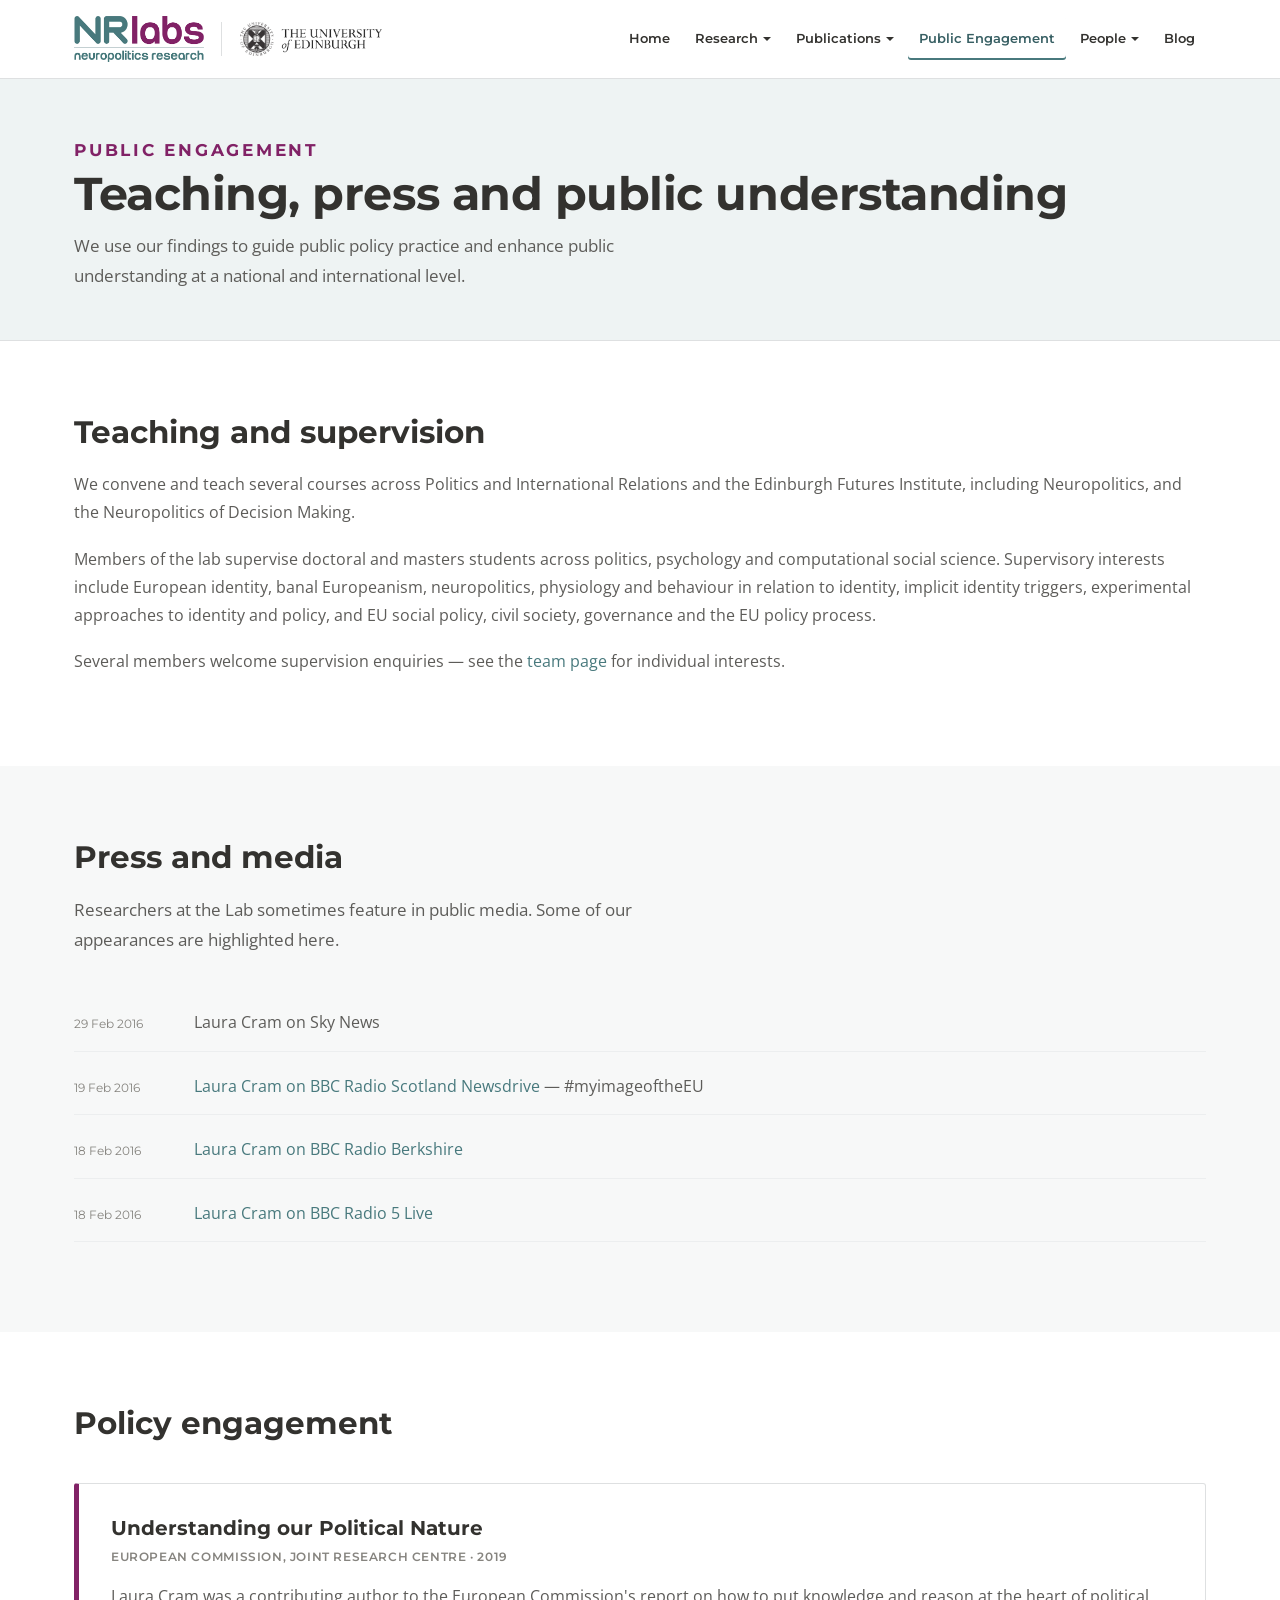
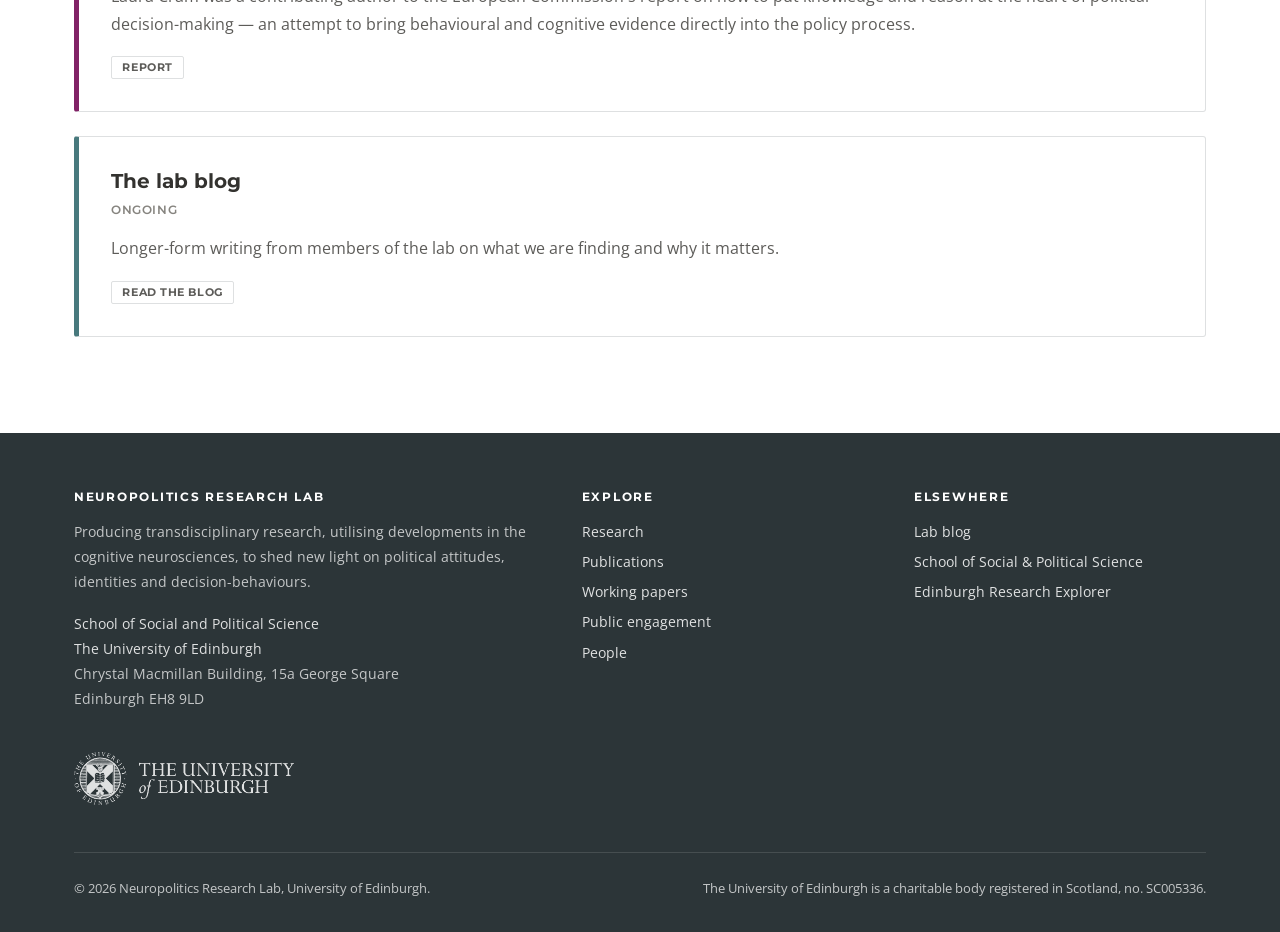
==== commit 404457da: "Pair the University crest with the NRlabs wordmark in the header The crest sits to the right of the " ====
--- a/engagement.html
+++ b/engagement.html
@@ -16,9 +16,15 @@
 
 <header class="site-header">
   <div class="header-inner">
-    <a class="brand" href="index.html" aria-label="NRlabs Neuropolitics Research — home">
-      <img class="brand-logo" src="assets/img/Logo.png" alt="NRlabs — neuropolitics research" width="1000" height="355">
-    </a>
+    <div class="brand-group">
+      <a class="brand" href="index.html" aria-label="NRlabs Neuropolitics Research — home">
+        <img class="brand-logo" src="assets/img/Logo.png" alt="NRlabs — neuropolitics research" width="1000" height="355">
+      </a>
+      <a class="brand-partner" href="https://www.ed.ac.uk/" rel="noopener"
+         aria-label="The University of Edinburgh — visit the university website">
+        <img src="assets/img/uoe-logo.png" alt="The University of Edinburgh" width="831" height="199">
+      </a>
+    </div>
     <button class="nav-toggle" type="button" aria-expanded="false" aria-controls="primary-nav" aria-label="Toggle menu">
       <svg width="22" height="22" viewBox="0 0 24 24" fill="none" stroke="currentColor" stroke-width="2" stroke-linecap="round"><path d="M3 6h18M3 12h18M3 18h18"/></svg>
     </button>
--- a/assets/css/style.css
+++ b/assets/css/style.css
@@ -123,12 +123,25 @@
   display: flex; align-items: center; gap: 1.5rem; min-height: 78px;
 }
 
-.brand { display: flex; align-items: center; text-decoration: none; margin-right: auto; }
+/* NRlabs wordmark paired with the University crest, divider between. */
+.brand-group { display: flex; align-items: center; gap: 1.1rem; margin-right: auto; }
+
+.brand { display: flex; align-items: center; text-decoration: none; }
 .brand:hover { text-decoration: none; }
 
-/* The NRlabs wordmark. Height is what matters — width follows the aspect
-   ratio, so a replacement logo file of any proportion still sits correctly. */
+/* Height is what matters — width follows the aspect ratio, so a replacement
+   logo file of any proportion still sits correctly. */
 .brand-logo { height: 46px; width: auto; display: block; }
+
+.brand-partner {
+  display: flex; align-items: center;
+  padding-left: 1.1rem; border-left: 1px solid var(--rule);
+}
+.brand-partner img { height: 34px; width: auto; display: block; opacity: .9; transition: opacity .15s ease; }
+.brand-partner:hover img, .brand-partner:focus-visible img { opacity: 1; }
+
+/* The nav needs the room below this width; the crest stays in the footer. */
+@media (max-width: 1080px) { .brand-partner { display: none; } }
 
 /* ---------------------------------------------------------------- nav -- */
 
@@ -392,20 +405,17 @@
 }
 .pub-year-heading:first-of-type { margin-top: .25rem; }
 
+/* No thumbnail column: it duplicated the type tag and imposed a minimum
+   entry height, so entries ran taller than their content needed. Records now
+   use the full width, which also means author lists wrap onto fewer lines. */
 .pub {
-  display: grid; grid-template-columns: 88px 1fr; gap: 1.15rem;
-  padding: .95rem 0; border-bottom: 1px solid var(--rule-soft);
+  padding: .8rem 0; border-bottom: 1px solid var(--rule-soft);
 }
 .pub:last-child { border-bottom: 0; }
 
-.pub-thumb {
-  width: 88px; height: 88px; border-radius: var(--radius); overflow: hidden;
-  display: grid; place-items: center; text-align: center;
-  background: var(--green-wash); border: 1px solid var(--rule);
-  font-family: var(--display); font-size: .62rem; font-weight: 700;
-  letter-spacing: .1em; text-transform: uppercase; color: var(--green-dark);
-  padding: .5rem; line-height: 1.4;
-}
+/* Keeps long author lists from stretching to an unreadable line length on
+   wide screens, without narrowing the column the rest of the entry uses. */
+.pub-body { max-width: 92ch; }
 
 /* The page-wide 1.75 line-height is too airy for dense reference entries,
    so the record sets its own tighter rhythm. */
@@ -547,8 +557,7 @@
   .footer-grid { grid-template-columns: 1fr; gap: 2rem; }
   .person { grid-template-columns: 1fr; }
   .person-photo { width: 130px; height: 130px; }
-  .pub { grid-template-columns: 1fr; gap: .9rem; }
-  .pub-thumb { width: 84px; height: 84px; }
+  .pub { padding: .7rem 0; }
   .card { padding: 1.5rem; }
   .brand-logo { height: 34px; }
   .avatar-grid { gap: 1.75rem 1rem; }
